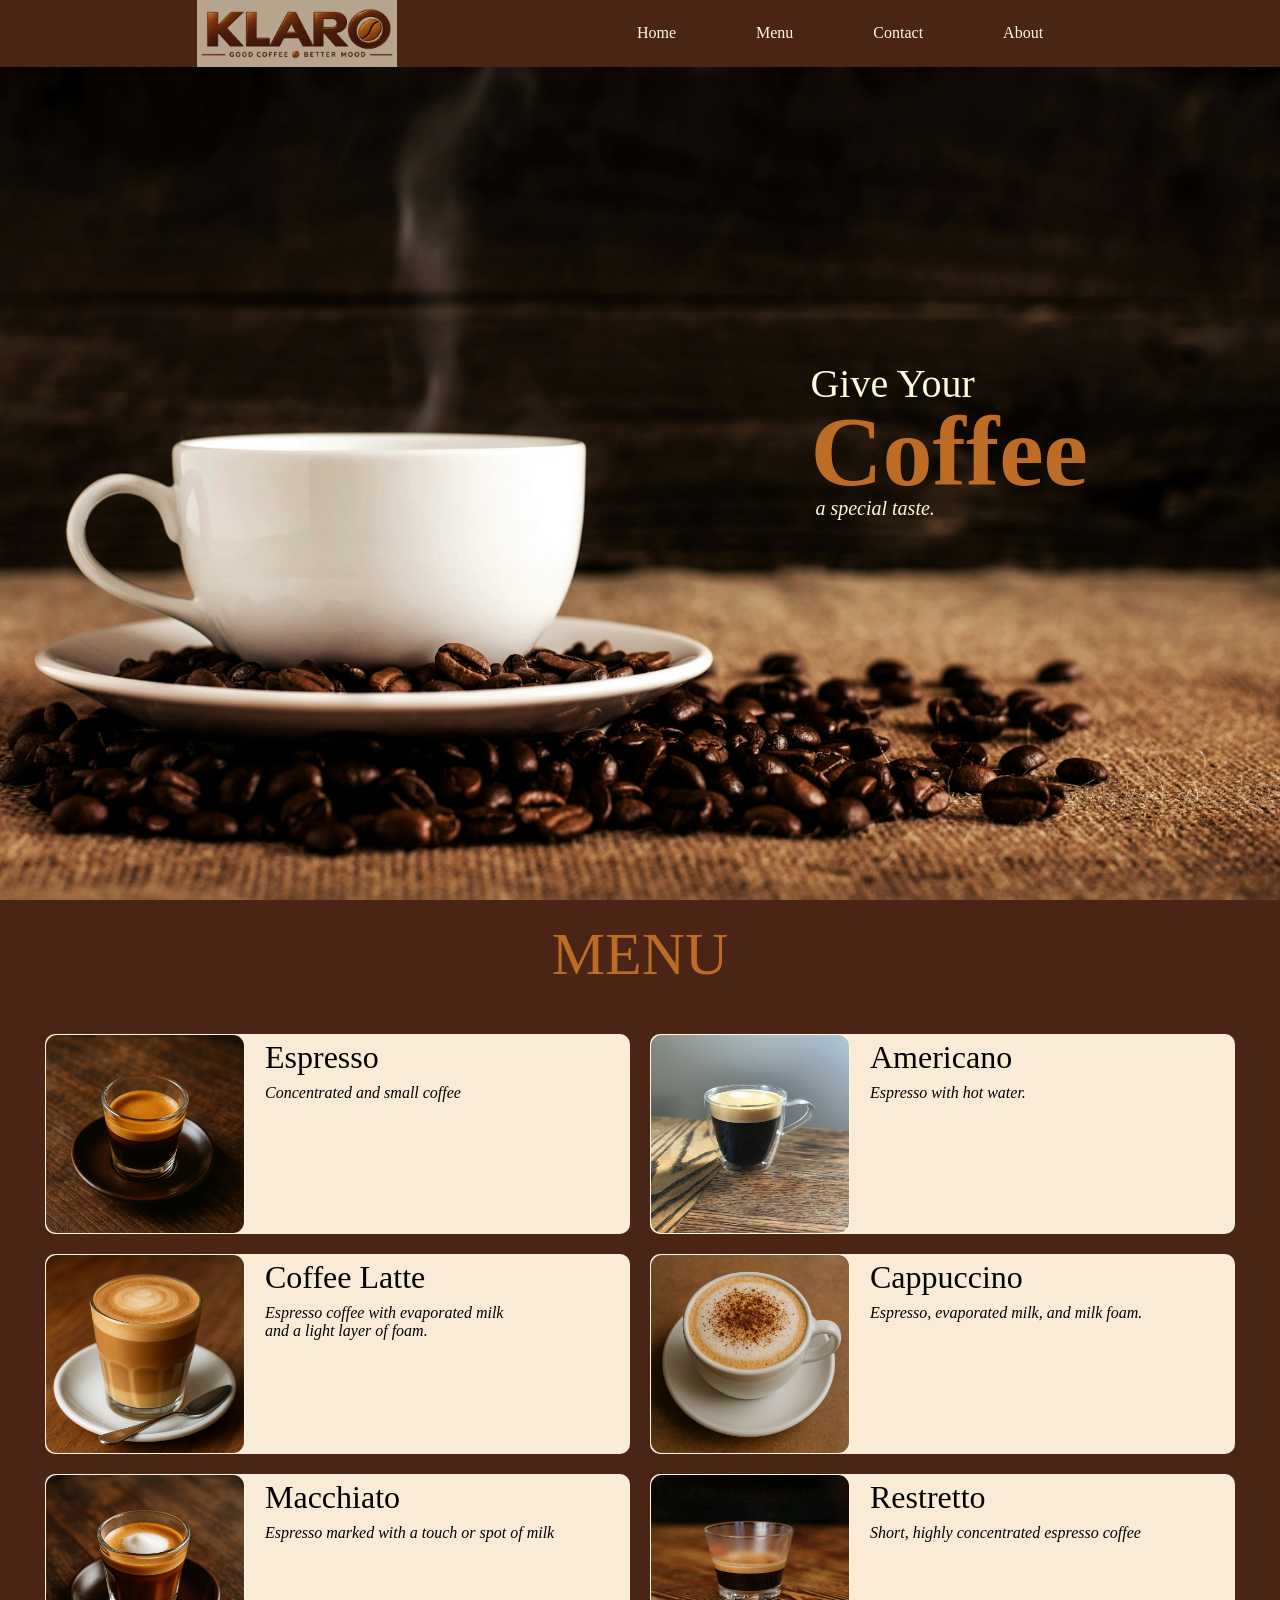
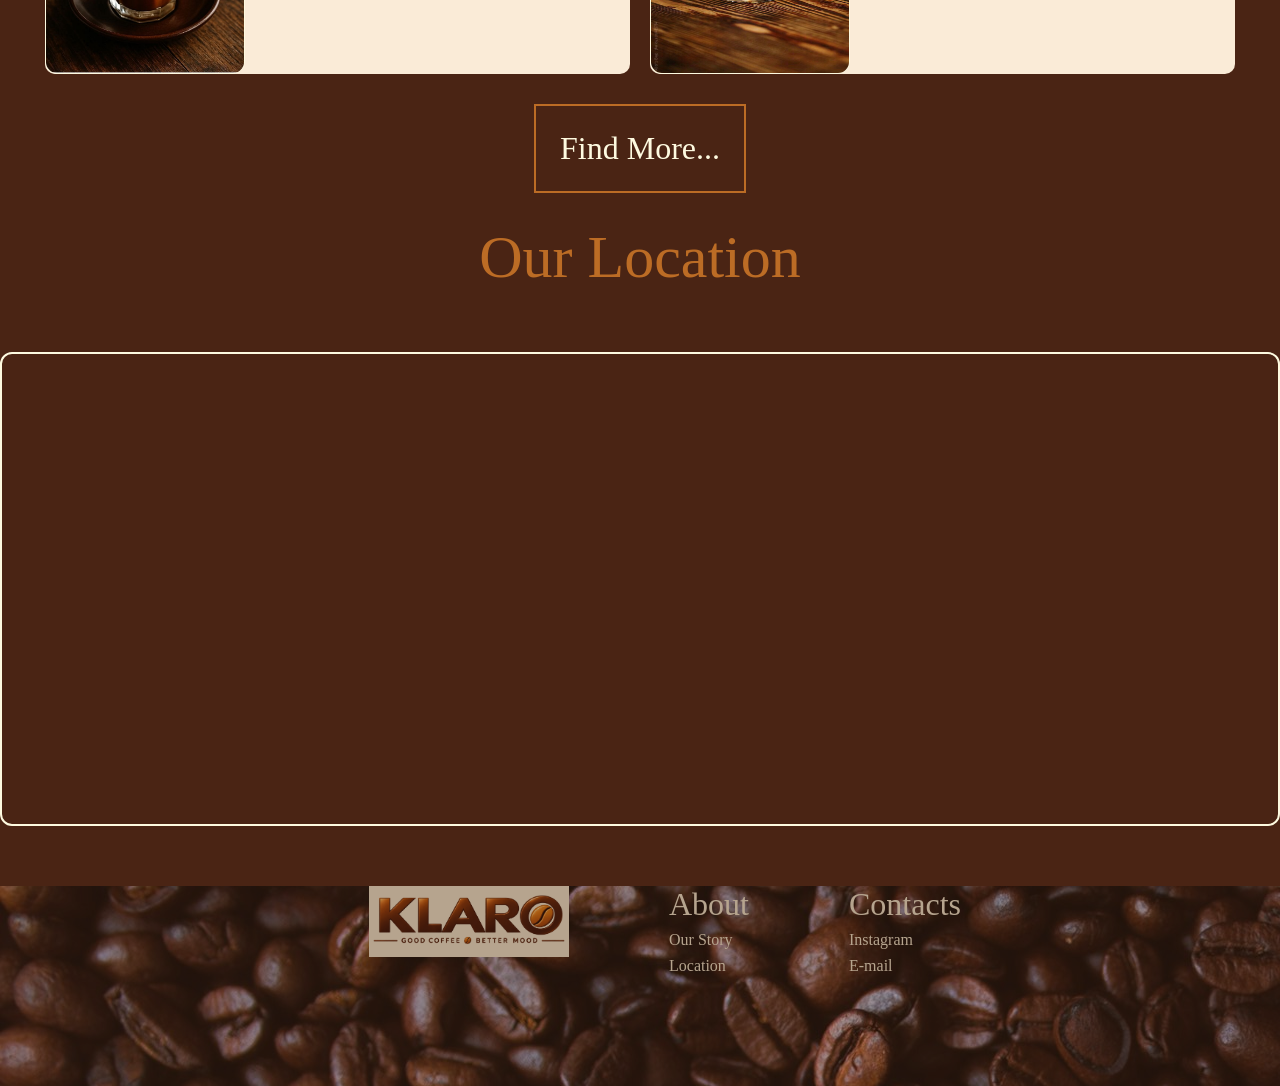
==== index.html @ f3cd8121 "this is a home page Klaro Cafe for laptop device" ====
<!DOCTYPE html>
<html lang="en">
<head>
    <meta charset="UTF-8">
    <meta name="viewport" content="width=device-width, initial-scale=1.0">
    <link rel="stylesheet" href="/css/home.css">
    <title>KLARO</title>
</head>
<body>
    <header>
        <a class="logo" href="index.html"><img class="logo-home" src="/images/logo.png" alt="logo coffe shop" width="200px"></a>

            <ul class="nav-menu">
                <li><a href="index.html">Home</a></li>
                <li><a href="index.html">Menu</a></li>
                <li><a href="index.html">Contact</a></li>
                <li><a href="index.html">About</a></li>
            </ul>
        
    </header>
    
        <section class="hero">
            <div class="text-hero">
                <h5>Give your</h5>
                <h1>coffee</h1> 
                <p>a special taste.</p>
            </div>
        </section>

        <h2 class="menu-title">MENU</h2>

        <section class="menu">
           
            <div class="coffee">
                <img class="espresso-logo" src="/images/espresso-coffee.jpg" alt="espresso coffee" height="200px" width="200px">
                <h5>Espresso</h5> 
                <p>Concentrated and small coffee</p>
            </div>

            <div class="coffee">
                <img class="americano-logo" src="/images/americano-coffee.jpg" alt="americano coffee" height="200px" width="200px">
                <h5>Americano</h5>
                <p>Espresso with hot water.</p>
            </div>

            <div class="coffee">
                <img src="/images/café-Latte.jpg" alt="cafe latte" height="200px" width="200px">
                <h5>Coffee Latte</h5>
                <p>Espresso coffee with evaporated milk <br>and a light layer of foam.</p>
            </div>

            <div class="coffee">
                <img src="/images/cappuccino-coffee.jpg" alt="cappuccino-coffee"height="200px" width="200px">
                <h5>Cappuccino</h5>
                <p>Espresso, evaporated milk, and milk foam.</p>
            </div>

            <div class="coffee">
                <img src="/images/macchiato-coffee.jpg" alt="macchiato-coffee"height="200px" width="200px">
                <h5>Macchiato</h5>
                <p>Espresso marked with a touch or spot of milk</p>
            </div>

            <div class="coffee">
                <img src="/images/ristretto-coffee.jpg" alt="restretto-coffee"height="200px" width="200px">
                <h5>Restretto</h5>
                <p>Short, highly concentrated espresso coffee</p>
            </div>
        </section>

  <div class="link">
        <a   href="#">Find More...</a>
  </div> 
  
   <h2>Our Location</h2>
  <section class="location">
   <iframe src="https://www.google.com/maps/embed?pb=!1m14!1m12!1m3!1d16770.88499256422!2d-5.021162325609184!3d34.02622649464005!2m3!1f0!2f0!3f0!3m2!1i1024!2i768!4f13.1!5e0!3m2!1sar!2sma!4v1794926567556!5m2!1sar!2sma" width="100%" height="450" style="border:0;" allowfullscreen="" loading="lazy" referrerpolicy="strict-origin-when-cross-origin"></iframe>
  </section>

  <footer>

    <div class="footer-logo">
    <a class="logo-f" href="index.html"><img class="logo-footer" src="/images/logo.png" alt="logo coffe shop" width="200px"></a>
    </div>
    
    <div >
        <h4 class="footer-title">About</h4>
        <ul>
            <a class="footer-link" href="#">Our Story</a>
            <a class="footer-link" href="#">Location</a>
        </ul>
    </div>

     

    <div >
        <h4 class="footer-title">Contacts</h4>
        <ul>
            <a class="footer-link" href="#">Instagram</a>
            <a class="footer-link" href="#">E-mail</a>
        </ul>
    </div>
  </footer>
    
</body>
</html>
---- css/home.css ----
*{
    list-style: none;
    text-decoration: none;
    padding: 0;
    margin: 0;
    box-sizing: border-box;
    scroll-behavior: smooth;
}
body{
    background-color: #4A2414;
    
}
header{
    background-color: #4A2414;
    position: fixed;
    width: 100%;
    height: auto;
    top:0;
    right: 0;
    z-index: 1000;
    display: flex;
    align-items: center;
    justify-content:center ;
    gap: 200px;
    padding: 0px 10px;
}
.logo .logo-home{
    max-width: 200px;
    height: auto;
    display: block;
    background-color: #fefae0;
    opacity: 0.6;
}
.nav-menu{
    display: flex;
}
.nav-menu a{
    color: #fefae0;
    font-size: 16px;
    text-transform: capitalize;
    padding: 10px 20px;
    font-weight: 400;
    transition: all .42s ease;
    margin: 20px;
}
.nav-menu a:hover{
    color: #bc6c25;
}
 .hero{
    padding: 5% 10%;
    width: 100%;
    height: 100vh;
    background-image: url(../images/hero-menu.jpg);
    background-position: center;
    background-size: cover;
     position: relative;
}
.text-hero{
    position: absolute;
    right: 15%;
    top: 40%;
}
.text-hero h5{
    color: #fefae0;
    font-size: 40px;
    font-weight: 500;
    text-transform: capitalize;
}
.text-hero h1{
    font-size: 100px;
    color: #bc6c25;
    line-height: 0.9;
    text-transform: capitalize;
    font-weight: 600;
    margin: 0px 0 0;
}
.text-hero p{
     color: #fefae0;
    font-size: 20px;
    font-style: italic;
    margin-bottom: 20px;
    margin-left: 5px;
}
h2{
    color: #bc6c25;
    text-align: center;
    font-size: 60px;
    font-weight: 500;
    margin: 20px auto;
}

 .menu{
    padding: 20px 20px 10px 20px;
    margin: 25px 25px 10px 25px;
    border-radius: 15px;
    display: grid;
    grid-template-columns: repeat(2, 1fr);
    grid-template-rows: repeat(3, auto);
    gap: 20px;
    
}
 .menu img{
    border: 1px solid #fefae0;
    border-radius: 12px;
}
.coffee{
    background-color: antiquewhite;
    border-radius: 10px;
    position: relative;
    height: 200px;
}
.coffee h5{
    position: absolute;
    top: 5px;
    left: 220px;
    display: inline-block;
    font-size: 32px;
    text-align: center;
    font-weight: 400;
}
.coffee p{
    position: absolute;
    top: 50px;
    left: 220px;
    display: inline-block;
    font-style: italic;
}
.link{
     display: flex;
    justify-content: center;
    font-size: 32px;
}
.link a{
    color: #fefae0;
    padding: 24px;
    margin: 10px;
    border: 2px solid #bc6c25;
}
.link a:hover{
    background-color: #bc6c25;
    transition: background-color 0.3s ease-in-out 0.2s;
}

.location {
     display: flex;
    justify-content: center;
    margin: 60px auto;
    padding: 10px;
    border: 2px solid #fefae0;
    border-radius: 12px;

}
footer{
   background-image: url(/images/footer-image.jpg);
   opacity: 0.6;
   height: 200px;
   width: 100%;
   display: flex;
   justify-content: center;
   align-items:flex-start;
   gap: 100px;
}
footer .footer-logo{
    display: block;
    background-color: #fefae0;
    margin-left: 50px;
}
 .footer-title{
    color: #fefae0;
    font-size: 32px;
    font-weight: 400;
    margin-bottom: 5px;
}
.footer-link{
    color: #fefae0;
    display: block;
    margin-top: 8px;
    margin-bottom: 8px;
}
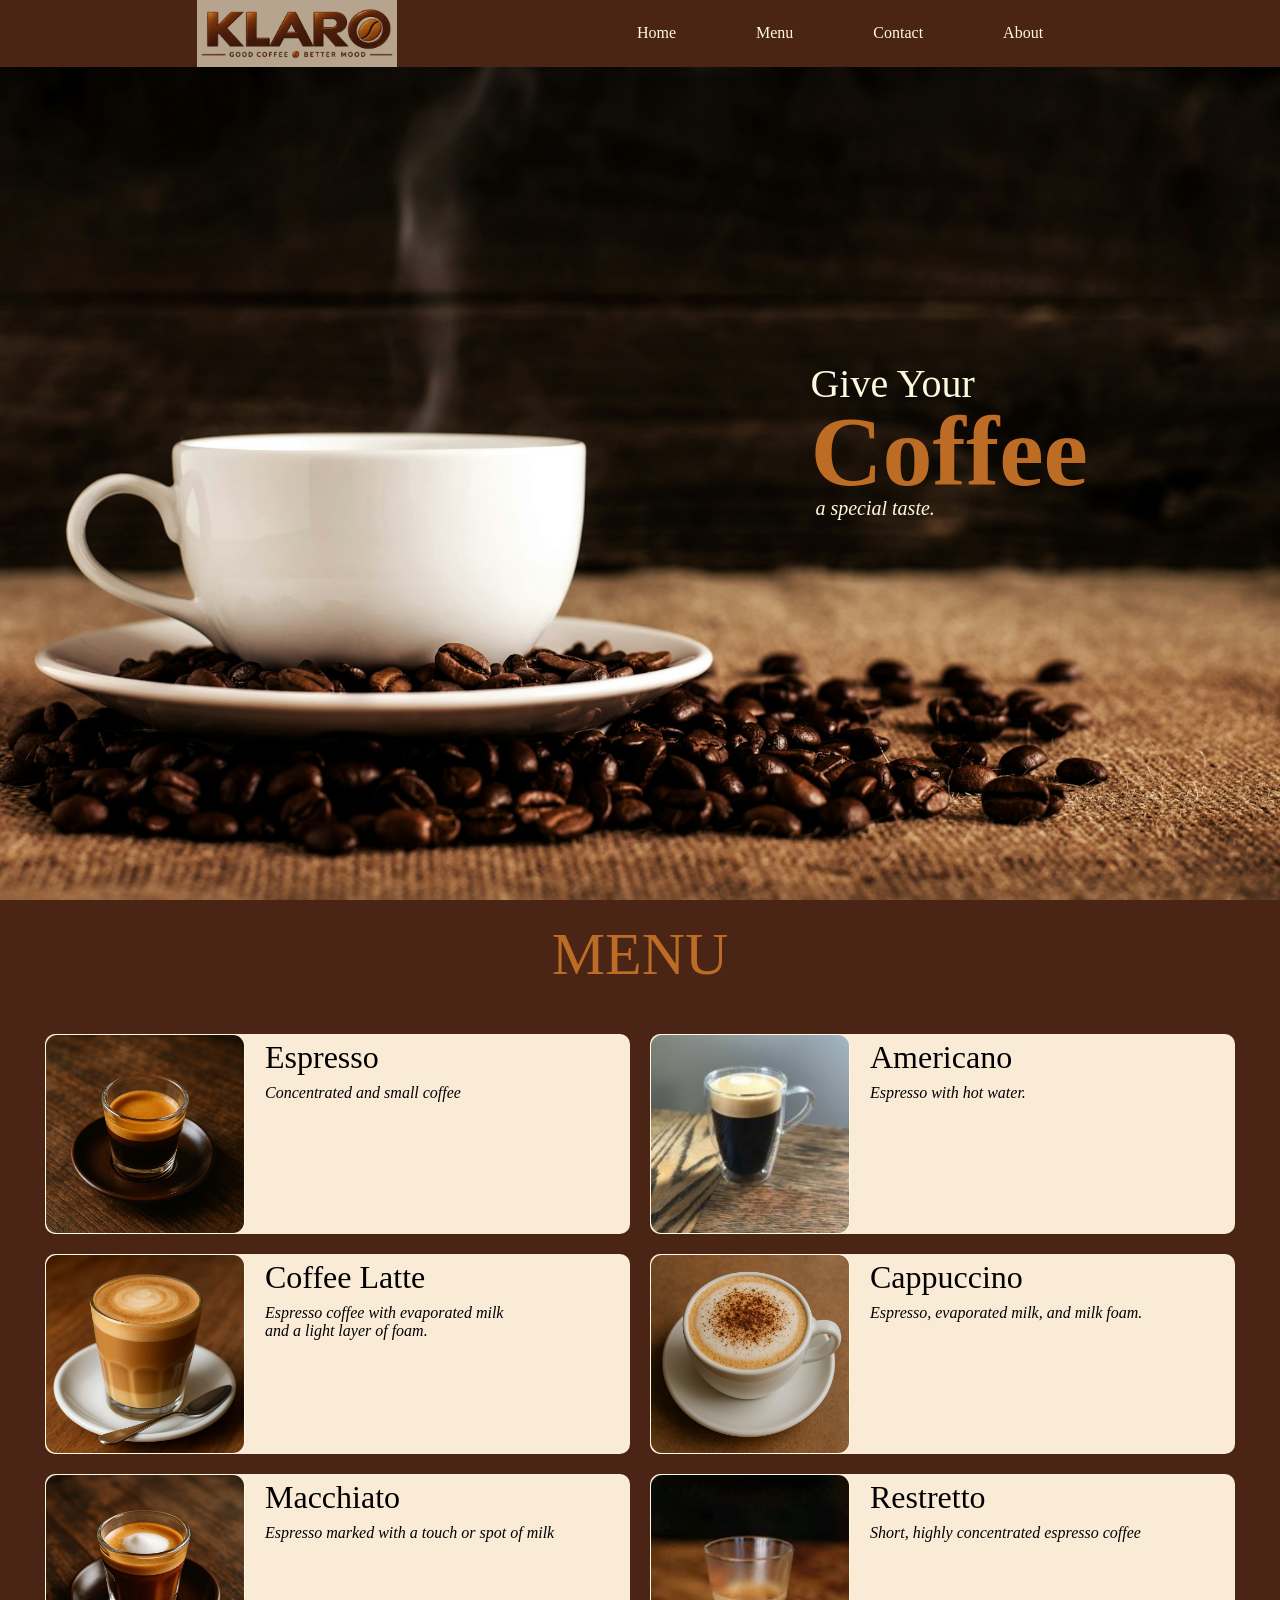
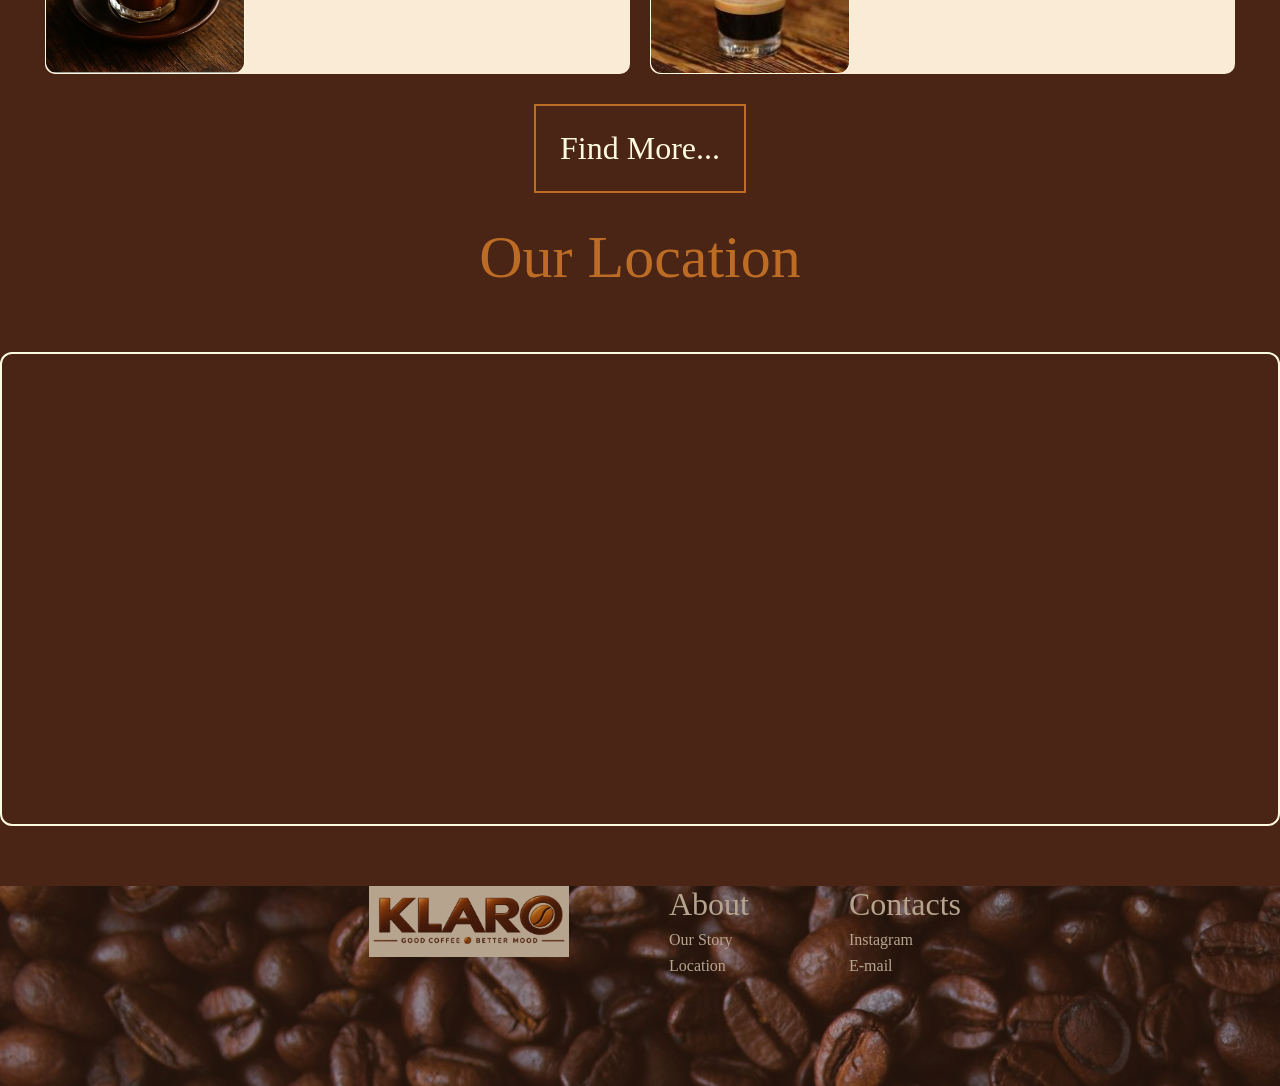
==== commit 6f541f68: "creat page menu and V1 devices" ====
--- a/index.html
+++ b/index.html
@@ -12,7 +12,7 @@
 
             <ul class="nav-menu">
                 <li><a href="index.html">Home</a></li>
-                <li><a href="index.html">Menu</a></li>
+                <li><a href="/pages/Menu.html">Menu</a></li>
                 <li><a href="index.html">Contact</a></li>
                 <li><a href="index.html">About</a></li>
             </ul>
@@ -69,7 +69,7 @@
         </section>
 
   <div class="link">
-        <a   href="#">Find More...</a>
+        <a   href="/pages/Menu.html">Find More...</a>
   </div> 
   
    <h2>Our Location</h2>
--- a/css/home.css
+++ b/css/home.css
@@ -177,4 +177,186 @@
     margin-top: 8px;
     margin-bottom: 8px;
 }
-
+@media (min-width:320px) and (max-width:430px){
+   
+    header{
+    background-color: #4A2414;
+    position: fixed;
+    width: 100%;
+    height: auto;
+    top:0;
+    right: 0;
+    z-index: 1000;
+    display: flex;
+    align-items: center;
+    justify-content:center ;
+    gap: 50px;
+    padding: 0px 10px;
+}
+.nav-menu{
+    display: none;
+    visibility: hidden;
+}
+.hero{
+    padding: 5% 10%;
+    width: 100%;
+    height: 100vh;
+    background-image: url(../images/hero-menu.jpg);
+    background-position:left;
+    background-size:cover;
+     position: relative;
+}
+.menu{
+   
+    border-radius: 15px;
+    display: block;
+    padding: 20px 20px 10px 20px;
+    margin: 0px 0px 10px 0px;
+    /* display: grid;
+    grid-template-columns: repeat(1, 1fr);
+    grid-template-rows: repeat(6, auto); */
+    gap: 20px;
+    
+}
+ .menu img{
+    border: 1px solid #fefae0;
+    border-radius: 12px;
+    height: 130px;
+    width: 130px;
+}
+.coffee{
+    background-color: antiquewhite;
+    border-radius: 10px;
+    position: relative;
+    height: 130px;
+    gap: 20px;
+    margin-bottom: 10px;
+}
+.coffee h5{
+    position: absolute;
+    top: 5px;
+    left: 140px;
+    display: inline-block;
+    font-size: 32px;
+    text-align: center;
+    font-weight: 300;
+}
+.coffee p{
+    position: absolute;
+    top: 50px;
+    left: 140px;
+    display: inline-block;
+    font-style: italic;
+}
+footer{
+   background-image: url(/images/footer-image.jpg);
+   opacity: 0.6;
+   height: 150px;
+   width: 100%;
+   display: flex;
+   justify-content: center;
+   align-items:flex-start;
+   gap: 100px;
+}
+footer .footer-logo{
+    display: none;
+    visibility: hidden;
+   /*  display: block;
+    background-color: #fefae0;
+    margin-left: 50px; */
+}
+ .footer-title{
+    color: #fefae0;
+    font-size: 32px;
+    font-weight: 400;
+    margin-bottom: 5px;
+}
+.footer-link{
+    color: #fefae0;
+    display: block;
+    margin-top: 8px;
+    margin-bottom: 8px;
+}
+    
+}
+@media (min-width:768px) and (max-width:840px) {
+
+    @import url('https://fonts.googleapis.com/css2?family=Charm:wght@400;700&family=Lora:ital,wght@0,400..700;1,400..700&family=Playfair+Display:ital,wght@0,400..900;1,400..900&display=swap');
+
+
+    header{
+    background-color: #4A2414;
+    position: fixed;
+    width: 100%;
+    height: auto;
+    top:0;
+    right: 0;
+    z-index: 1000;
+    display: flex;
+    align-items: center;
+    justify-content:center ;
+    gap: 50px;
+    padding: 0px 10px;
+}
+h2{
+    color: #bc6c25;
+    text-align: center;
+    font-size: 70px;
+    font-weight: 500;
+    margin: 20px auto;
+}
+.menu{
+    padding: 10px 40px 10px 40px;
+    margin: 40px 40px 10px 40px;
+    border-radius: 15px;
+    display: block;
+    /* display: grid;
+    grid-template-columns: repeat(2, 1fr);
+    grid-template-rows: repeat(3, auto);
+    gap: 20px; */
+    
+}
+ .menu img{
+    border: 1px solid #fefae0;
+    border-radius: 12px;
+}
+.coffee{
+    background-color: antiquewhite;
+    border-radius: 10px;
+    position: relative;
+    height: 200px;
+    margin-bottom: 10px;
+}
+.coffee h5{
+    position: absolute;
+    top: 5px;
+    left: 220px;
+    display: inline-block;
+    font-size: 40px;
+    text-align: center;
+    font-weight: 400;
+    
+}
+.coffee p{
+    position: absolute;
+    top: 55px;
+    left: 220px;
+    display: inline-block;
+   /*  font-style: italic;
+    font-size: medium; */
+    font-family: "Playfair Display", serif;
+  font-optical-sizing: auto;
+  font-weight: 400;
+  font-style: normal;
+}
+    footer{
+   background-image: url(/images/footer-image.jpg);
+   opacity: 0.6;
+   height: 150px;
+   width: 100%;
+   display: flex;
+   justify-content: center;
+   align-items:flex-start;
+   /* gap: 100px; */
+}
+}
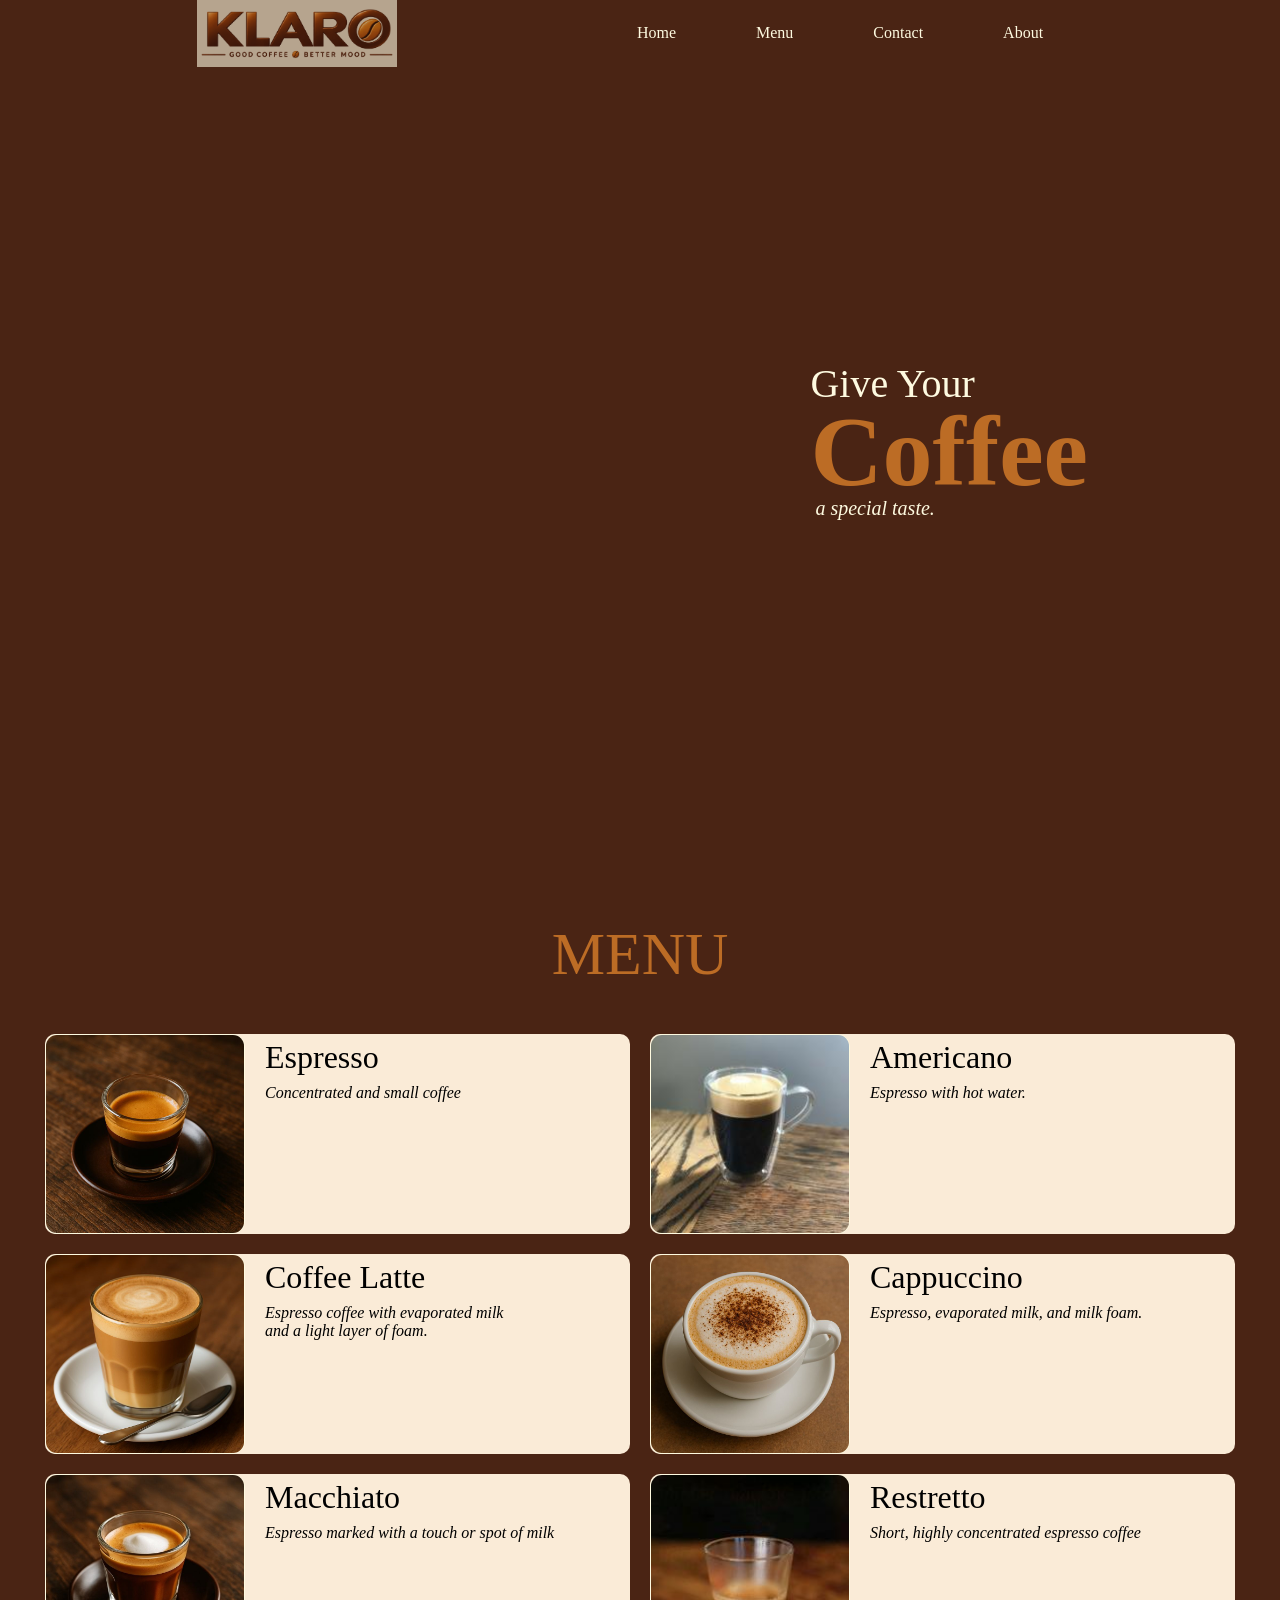
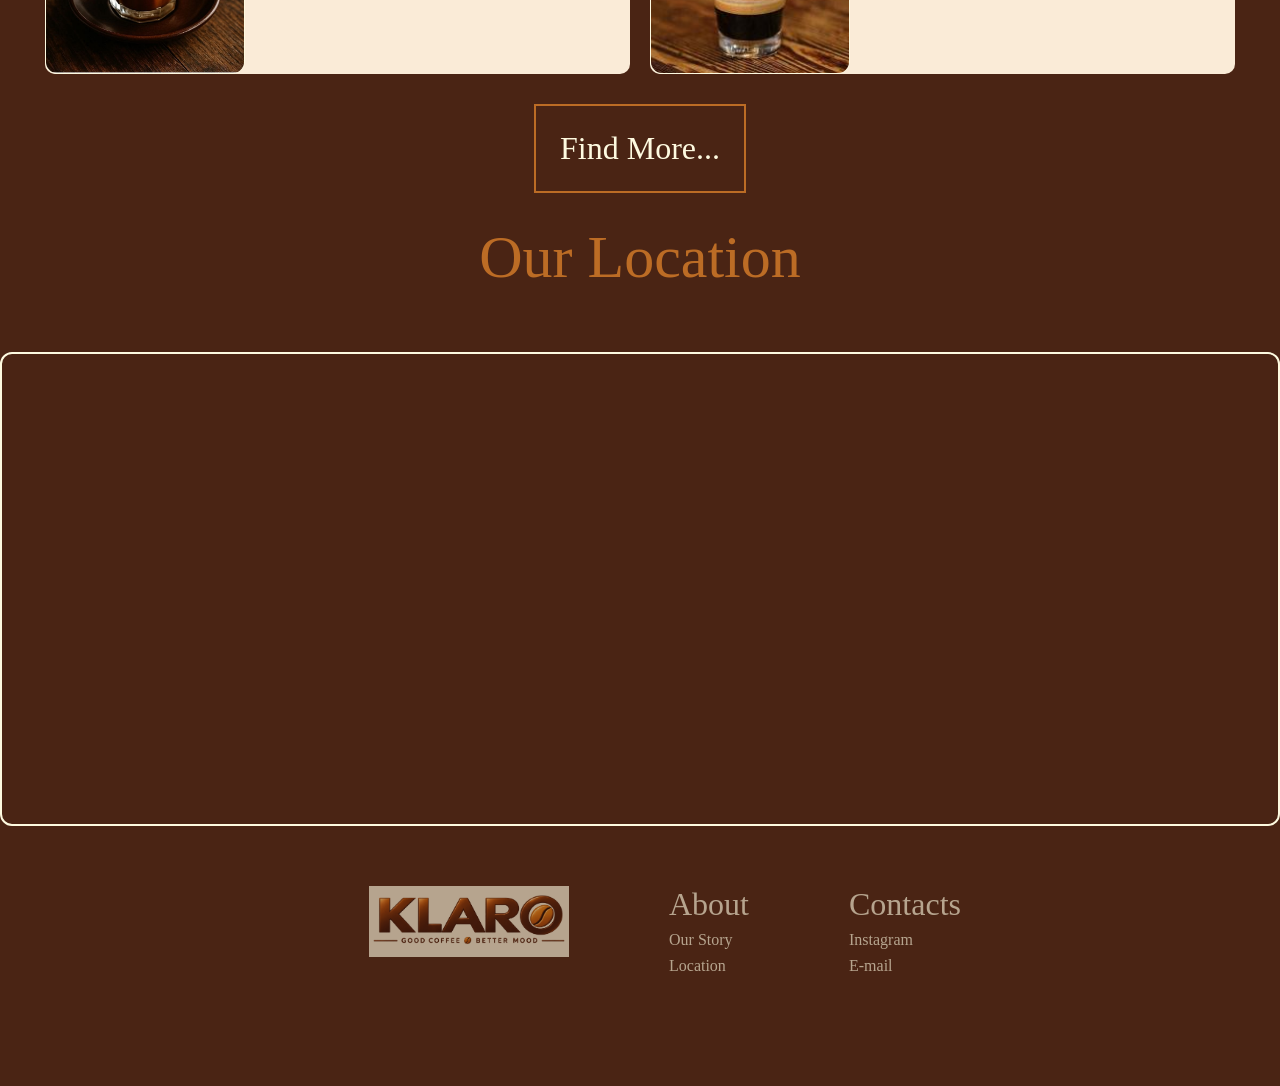
==== commit fadc63da: "edit links css" ====
--- a/index.html
+++ b/index.html
@@ -3,18 +3,18 @@
 <head>
     <meta charset="UTF-8">
     <meta name="viewport" content="width=device-width, initial-scale=1.0">
-    <link rel="stylesheet" href="/css/home.css">
+    <link rel="stylesheet" href="css/home.css">
     <title>KLARO</title>
 </head>
 <body>
     <header>
-        <a class="logo" href="index.html"><img class="logo-home" src="/images/logo.png" alt="logo coffe shop" width="200px"></a>
+        <a class="logo" href="index.html"><img class="logo-home" src="images/logo.png" alt="logo coffe shop" width="200px"></a>
 
             <ul class="nav-menu">
                 <li><a href="index.html">Home</a></li>
-                <li><a href="/pages/Menu.html">Menu</a></li>
-                <li><a href="index.html">Contact</a></li>
-                <li><a href="index.html">About</a></li>
+                <li><a href="pages/Menu.html">Menu</a></li>
+                <li><a href="pages/Contact.html">Contact</a></li>
+                <li><a href="pages/About.html">About</a></li>
             </ul>
         
     </header>
@@ -32,62 +32,62 @@
         <section class="menu">
            
             <div class="coffee">
-                <img class="espresso-logo" src="/images/espresso-coffee.jpg" alt="espresso coffee" height="200px" width="200px">
+                <img class="espresso-logo" src="images/espresso-coffee.jpg" alt="espresso coffee" height="200px" width="200px">
                 <h5>Espresso</h5> 
                 <p>Concentrated and small coffee</p>
             </div>
 
             <div class="coffee">
-                <img class="americano-logo" src="/images/americano-coffee.jpg" alt="americano coffee" height="200px" width="200px">
+                <img class="americano-logo" src="images/americano-coffee.jpg" alt="americano coffee" height="200px" width="200px">
                 <h5>Americano</h5>
                 <p>Espresso with hot water.</p>
             </div>
 
             <div class="coffee">
-                <img src="/images/café-Latte.jpg" alt="cafe latte" height="200px" width="200px">
+                <img src="images/café-Latte.jpg" alt="cafe latte" height="200px" width="200px">
                 <h5>Coffee Latte</h5>
                 <p>Espresso coffee with evaporated milk <br>and a light layer of foam.</p>
             </div>
 
             <div class="coffee">
-                <img src="/images/cappuccino-coffee.jpg" alt="cappuccino-coffee"height="200px" width="200px">
+                <img src="images/cappuccino-coffee.jpg" alt="cappuccino-coffee"height="200px" width="200px">
                 <h5>Cappuccino</h5>
                 <p>Espresso, evaporated milk, and milk foam.</p>
             </div>
 
             <div class="coffee">
-                <img src="/images/macchiato-coffee.jpg" alt="macchiato-coffee"height="200px" width="200px">
+                <img src="images/macchiato-coffee.jpg" alt="macchiato-coffee"height="200px" width="200px">
                 <h5>Macchiato</h5>
                 <p>Espresso marked with a touch or spot of milk</p>
             </div>
 
             <div class="coffee">
-                <img src="/images/ristretto-coffee.jpg" alt="restretto-coffee"height="200px" width="200px">
+                <img src="images/ristretto-coffee.jpg" alt="restretto-coffee"height="200px" width="200px">
                 <h5>Restretto</h5>
                 <p>Short, highly concentrated espresso coffee</p>
             </div>
         </section>
 
   <div class="link">
-        <a   href="/pages/Menu.html">Find More...</a>
+        <a   href="pages/Menu.html">Find More...</a>
   </div> 
   
    <h2>Our Location</h2>
-  <section class="location">
+  <section class="location" id="location">
    <iframe src="https://www.google.com/maps/embed?pb=!1m14!1m12!1m3!1d16770.88499256422!2d-5.021162325609184!3d34.02622649464005!2m3!1f0!2f0!3f0!3m2!1i1024!2i768!4f13.1!5e0!3m2!1sar!2sma!4v1794926567556!5m2!1sar!2sma" width="100%" height="450" style="border:0;" allowfullscreen="" loading="lazy" referrerpolicy="strict-origin-when-cross-origin"></iframe>
   </section>
 
   <footer>
 
     <div class="footer-logo">
-    <a class="logo-f" href="index.html"><img class="logo-footer" src="/images/logo.png" alt="logo coffe shop" width="200px"></a>
+    <a class="logo-f" href="index.html"><img class="logo-footer" src="images/logo.png" alt="logo coffe shop" width="200px"></a>
     </div>
     
     <div >
         <h4 class="footer-title">About</h4>
         <ul>
-            <a class="footer-link" href="#">Our Story</a>
-            <a class="footer-link" href="#">Location</a>
+            <a class="footer-link" href="pages/About.html">Our Story</a>
+            <a class="footer-link" href="#location">Location</a>
         </ul>
     </div>
 
--- a/css/home.css
+++ b/css/home.css
@@ -50,7 +50,7 @@
     padding: 5% 10%;
     width: 100%;
     height: 100vh;
-    background-image: url(../images/hero-menu.jpg);
+    background-image: url(images/hero-menu.jpg);
     background-position: center;
     background-size: cover;
      position: relative;
@@ -151,7 +151,7 @@
 
 }
 footer{
-   background-image: url(/images/footer-image.jpg);
+   background-image: url(images/footer-image.jpg);
    opacity: 0.6;
    height: 200px;
    width: 100%;
@@ -201,7 +201,7 @@
     padding: 5% 10%;
     width: 100%;
     height: 100vh;
-    background-image: url(../images/hero-menu.jpg);
+    background-image: url(images/hero-menu.jpg);
     background-position:left;
     background-size:cover;
      position: relative;
@@ -249,7 +249,7 @@
     font-style: italic;
 }
 footer{
-   background-image: url(/images/footer-image.jpg);
+   background-image: url(images/footer-image.jpg);
    opacity: 0.6;
    height: 150px;
    width: 100%;
@@ -350,7 +350,7 @@
   font-style: normal;
 }
     footer{
-   background-image: url(/images/footer-image.jpg);
+   background-image: url(images/footer-image.jpg);
    opacity: 0.6;
    height: 150px;
    width: 100%;
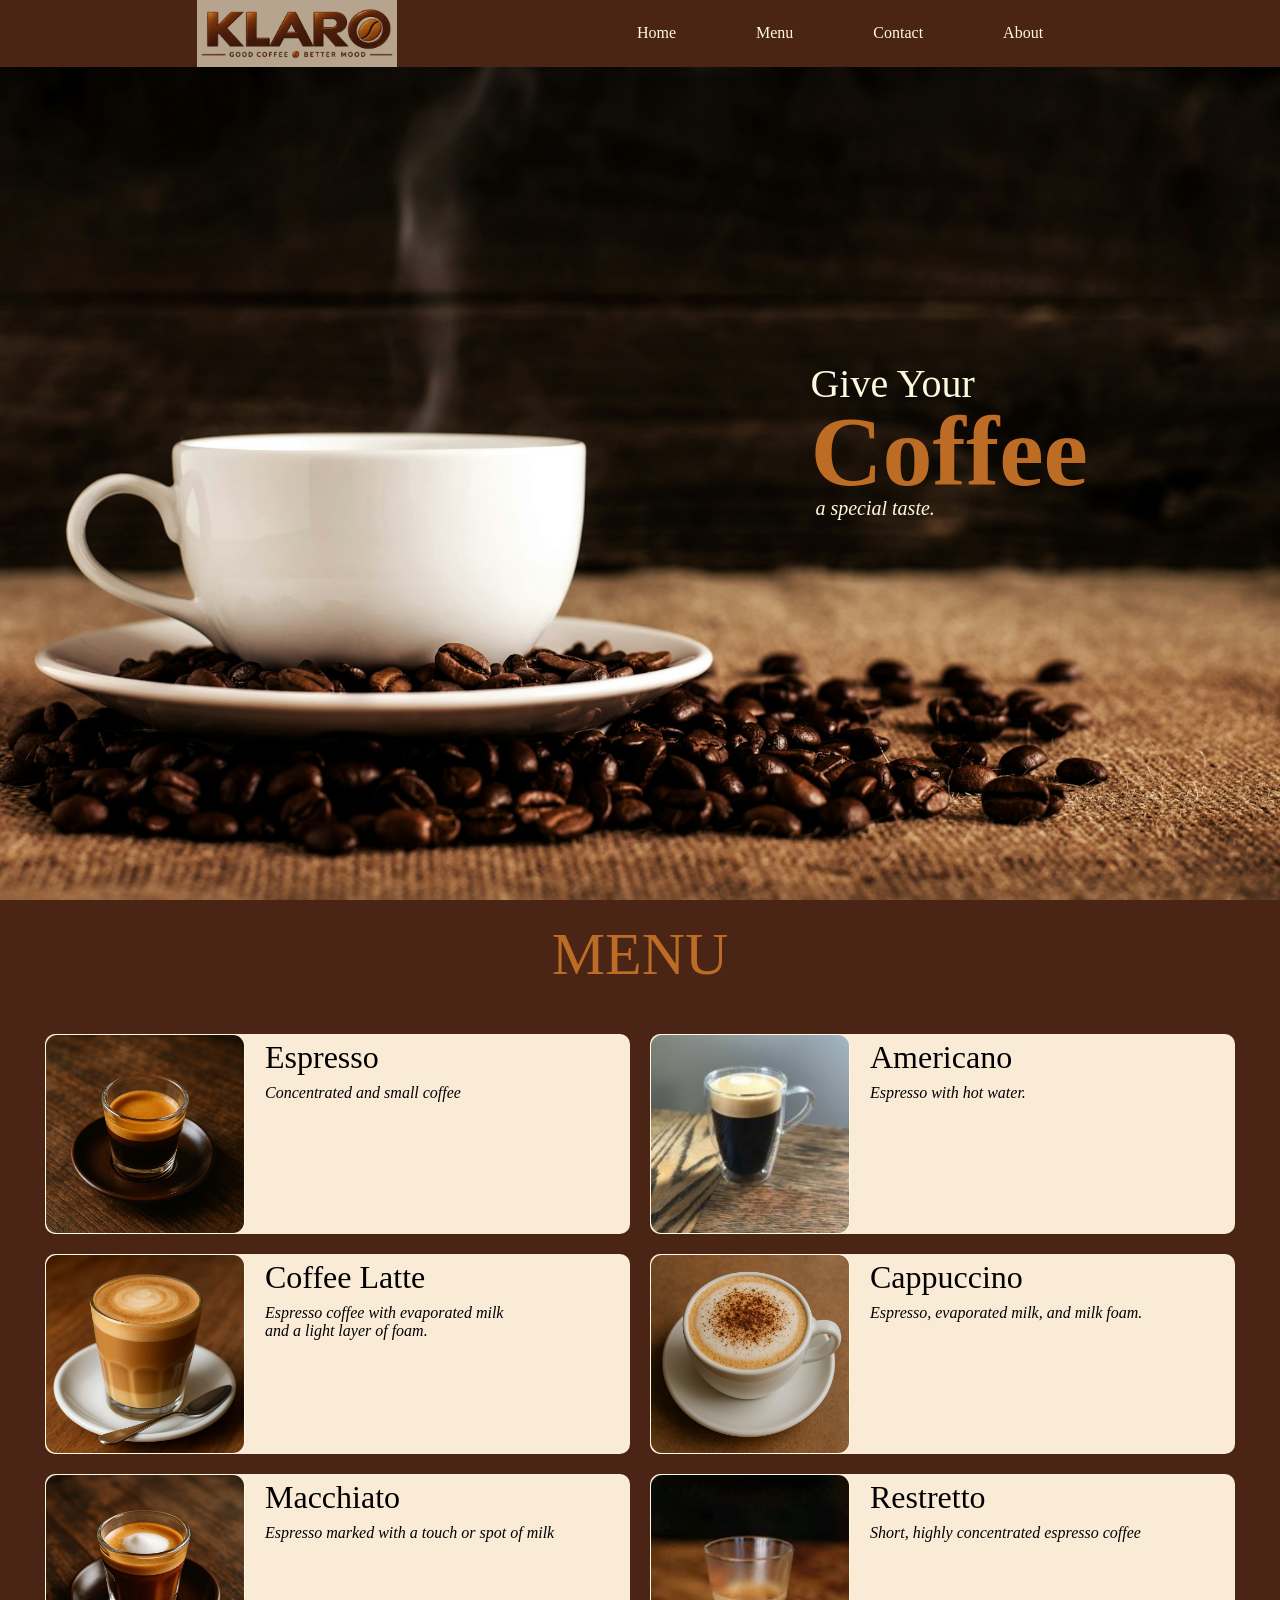
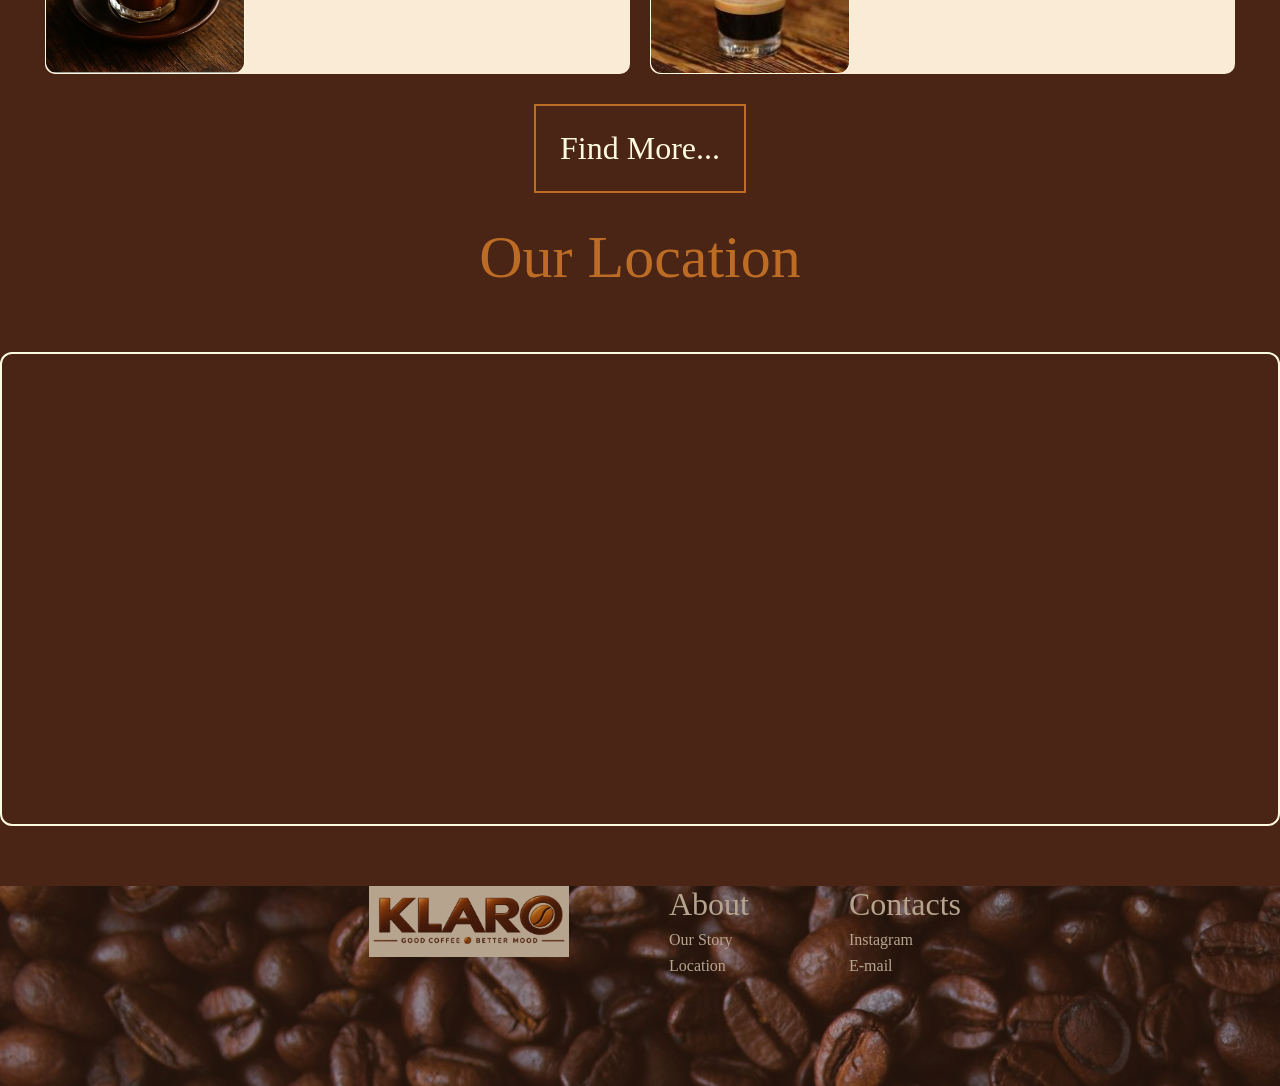
==== commit 85ccfb5a: "edit links css V2" ====
--- a/index.html
+++ b/index.html
@@ -12,9 +12,9 @@
 
             <ul class="nav-menu">
                 <li><a href="index.html">Home</a></li>
-                <li><a href="pages/Menu.html">Menu</a></li>
-                <li><a href="pages/Contact.html">Contact</a></li>
-                <li><a href="pages/About.html">About</a></li>
+                <li><a href="../pages/Menu.html">Menu</a></li>
+                <li><a href="../pages/Contact.html">Contact</a></li>
+                <li><a href="../pages/About.html">About</a></li>
             </ul>
         
     </header>
--- a/css/home.css
+++ b/css/home.css
@@ -50,7 +50,7 @@
     padding: 5% 10%;
     width: 100%;
     height: 100vh;
-    background-image: url(images/hero-menu.jpg);
+    background-image: url(../images/hero-menu.jpg);
     background-position: center;
     background-size: cover;
      position: relative;
@@ -151,7 +151,7 @@
 
 }
 footer{
-   background-image: url(images/footer-image.jpg);
+   background-image: url(../images/footer-image.jpg);
    opacity: 0.6;
    height: 200px;
    width: 100%;
@@ -201,7 +201,7 @@
     padding: 5% 10%;
     width: 100%;
     height: 100vh;
-    background-image: url(images/hero-menu.jpg);
+    background-image: url(../images/hero-menu.jpg);
     background-position:left;
     background-size:cover;
      position: relative;
@@ -249,7 +249,7 @@
     font-style: italic;
 }
 footer{
-   background-image: url(images/footer-image.jpg);
+   background-image: url(../images/footer-image.jpg);
    opacity: 0.6;
    height: 150px;
    width: 100%;
@@ -350,7 +350,7 @@
   font-style: normal;
 }
     footer{
-   background-image: url(images/footer-image.jpg);
+   background-image: url(../images/footer-image.jpg);
    opacity: 0.6;
    height: 150px;
    width: 100%;
